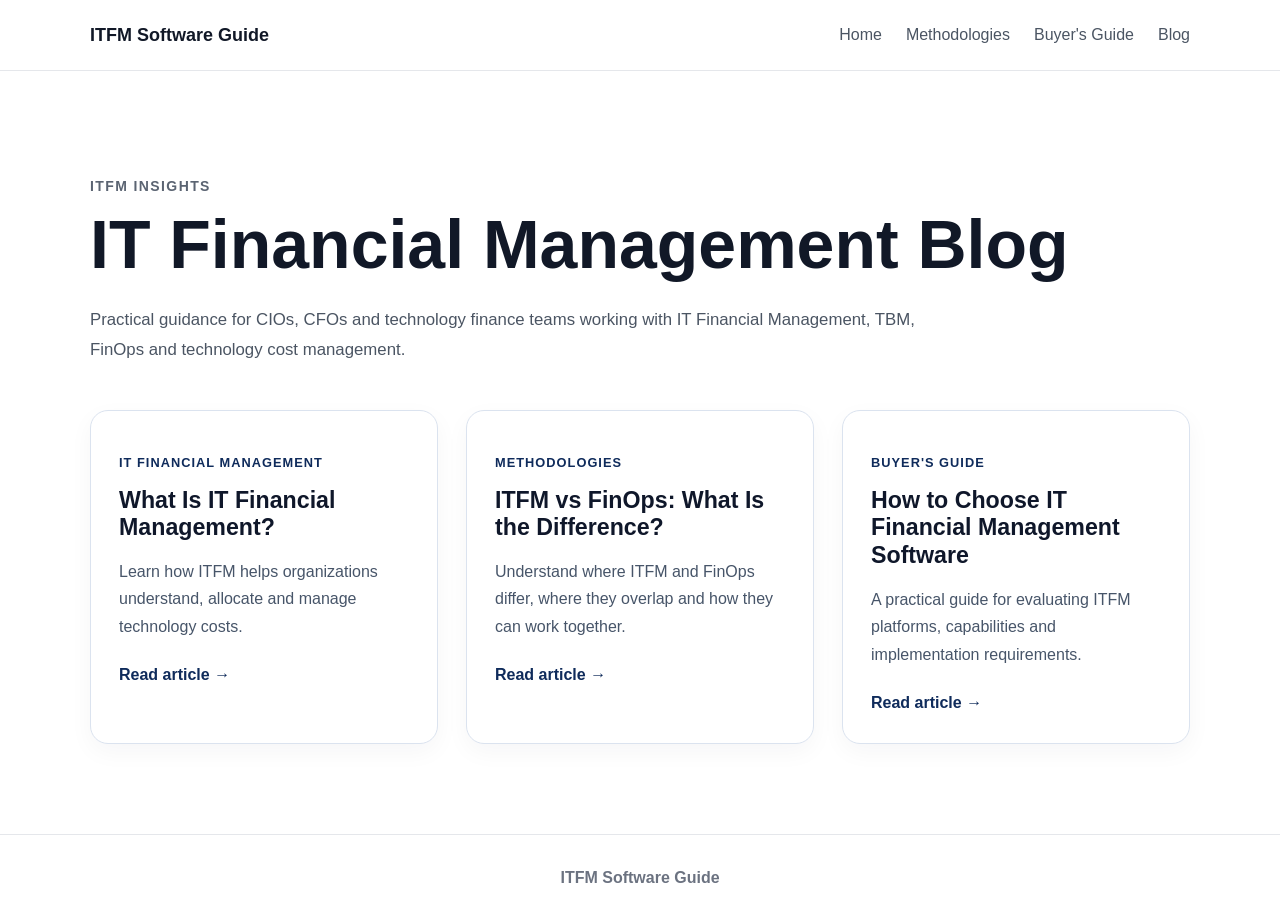
==== blog/index.html @ 58d42b95 "Add ITFM blog index and article styles" ====
<!DOCTYPE html>
<html lang="en">

<head>
  <meta charset="UTF-8">
  <meta name="viewport" content="width=device-width, initial-scale=1.0">

  <title>ITFM Blog | IT Financial Management Software Guide</title>

  <meta
    name="description"
    content="Guides, methodologies and software research for CIOs, CFOs and IT finance teams working with IT Financial Management."
  >

  <link rel="canonical" href="https://itfinancialmanagementsoftware.com/blog/">

  <link rel="stylesheet" href="/style.css">
</head>

<body>

<header class="site-header">
  <div class="container">

    <a class="logo" href="/">
      ITFM Software Guide
    </a>

    <nav>
      <a href="/">Home</a>
      <a href="/#methodologies">Methodologies</a>
      <a href="/#buyers-guide">Buyer's Guide</a>
      <a href="/blog/">Blog</a>
    </nav>

  </div>
</header>


<main>

<section class="section blog-index">

  <div class="container">

    <p class="eyebrow">ITFM INSIGHTS</p>

    <h1>IT Financial Management Blog</h1>

    <p class="section-intro">
      Practical guidance for CIOs, CFOs and technology finance teams
      working with IT Financial Management, TBM, FinOps and technology cost management.
    </p>

    <div class="blog-grid">

      <article class="blog-card">
        <p class="blog-category">IT Financial Management</p>

        <h2>
          <a href="/blog/what-is-it-financial-management/">
            What Is IT Financial Management?
          </a>
        </h2>

        <p>
          Learn how ITFM helps organizations understand, allocate and manage technology costs.
        </p>

        <a class="text-link" href="/blog/what-is-it-financial-management/">
          Read article →
        </a>
      </article>


      <article class="blog-card">
        <p class="blog-category">Methodologies</p>

        <h2>
          <a href="/blog/itfm-vs-finops/">
            ITFM vs FinOps: What Is the Difference?
          </a>
        </h2>

        <p>
          Understand where ITFM and FinOps differ, where they overlap and how they can work together.
        </p>

        <a class="text-link" href="/blog/itfm-vs-finops/">
          Read article →
        </a>
      </article>


      <article class="blog-card">
        <p class="blog-category">Buyer's Guide</p>

        <h2>
          <a href="/blog/how-to-choose-itfm-software/">
            How to Choose IT Financial Management Software
          </a>
        </h2>

        <p>
          A practical guide for evaluating ITFM platforms, capabilities and implementation requirements.
        </p>

        <a class="text-link" href="/blog/how-to-choose-itfm-software/">
          Read article →
        </a>
      </article>

    </div>

  </div>

</section>

</main>


<footer class="site-footer">
  <div class="container">
    <strong>ITFM Software Guide</strong>
  </div>
</footer>

</body>
</html>
---- style.css ----
* {
  box-sizing: border-box;
}

html {
  scroll-behavior: smooth;
}

body {
  margin: 0;
  font-family: Arial, Helvetica, sans-serif;
  line-height: 1.6;
  color: #1f2937;
  background: #ffffff;
}

.container {
  width: min(1100px, 90%);
  margin: 0 auto;
}

.narrow {
  max-width: 760px;
}

.site-header {
  border-bottom: 1px solid #e5e7eb;
  background: #ffffff;
}

.site-header .container {
  min-height: 70px;
  display: flex;
  align-items: center;
  justify-content: space-between;
  gap: 30px;
}

.logo {
  color: #111827;
  font-size: 18px;
  font-weight: bold;
  text-decoration: none;
}

nav {
  display: flex;
  gap: 24px;
}

nav a {
  color: #4b5563;
  text-decoration: none;
}

nav a:hover {
  color: #111827;
}

.hero {
  padding: 120px 0;

  background-image:
    linear-gradient(
      rgba(0, 0, 0, 0.60),
      rgba(0, 0, 0, 0.60)
    ),
    url("images/hero.jpg");

  background-size: cover;
  background-position: center;
  background-repeat: no-repeat;

  text-align: center;
}

.hero .container {
  max-width: 850px;
}

.eyebrow {
  margin-bottom: 12px;
  font-size: 14px;
  font-weight: bold;
  letter-spacing: 1.4px;
  text-transform: uppercase;
  color: #5b6472;
}

h1 {
  margin: 0 0 24px;
  font-size: clamp(42px, 6vw, 68px);
  line-height: 1.05;
  color: #111827;
}

h2 {
  margin-top: 0;
  font-size: 34px;
  line-height: 1.2;
  color: #111827;
}

h3 {
  margin-top: 0;
  color: #111827;
}

.hero h1 {
  color: white;
}

.hero .hero-text {
  color: #e5e7eb;
}

.hero .eyebrow {
  color: #e5e7eb;
}

.button {
  display: inline-block;
  padding: 13px 22px;
  border: none;
  border-radius: 6px;
  background: #111827;
  color: white;
  font-size: 16px;
  text-decoration: none;
  cursor: pointer;
}

.button:hover {
  opacity: 0.88;
}

.section {
  padding: 80px 0;
}

.alt-section {
  background: #f7f9fc;
}

.cards {
  display: grid;
  grid-template-columns: repeat(3, 1fr);
  gap: 22px;
  margin-top: 35px;
}

.card {
  padding: 28px;
  border: 1px solid #e5e7eb;
  border-radius: 10px;
  background: white;
}

.card p {
  margin-bottom: 0;
}

.example-section {
  background: #111827;
  color: #e5e7eb;
}

.example-section h2,
.example-section .eyebrow {
  color: white;
}

.flow {
  margin: 30px 0;
  padding: 24px;
  display: flex;
  flex-wrap: wrap;
  gap: 14px;
  justify-content: center;
  border: 1px solid #d1d5db;
  border-radius: 8px;
  font-weight: bold;
}

.secondary-button {
  background: #374151;
}

.explanation {
  margin-top: 24px;
  padding: 20px;
  border-left: 4px solid #111827;
  background: #f3f4f6;
}

.hidden {
  display: none;
}

footer {
  padding: 30px 0;
  border-top: 1px solid #e5e7eb;
  color: #6b7280;
  text-align: center;
}

@media (max-width: 800px) {
  .site-header .container {
    flex-direction: column;
    justify-content: center;
    padding: 18px 0;
  }

  nav {
    flex-wrap: wrap;
    justify-content: center;
  }

  .cards {
    grid-template-columns: 1fr;
  }

  .hero {
    padding: 70px 0;
  }
}

/* =========================
   SECTION BACKGROUNDS
========================= */

.section {
  padding: 90px 0;
  background: #ffffff;
}

.alt-section {
  background: #f5f7fb;
}

.tools-section {
  background: #eef3f9;
}

/* Optional: make the final FAQ section feel clean */
#faq {
  background: #ffffff;
}

/* =========================
   INTRO TEXT
========================= */

.section-intro {
  max-width: 850px;
  margin: 0 0 40px 0;
  color: #4b5563;
  font-size: 1.05rem;
  line-height: 1.8;
}

/* =========================
   TOOLS SECTION
========================= */

.tool-list {
  display: grid;
  grid-template-columns: 1fr;
  gap: 24px;
  margin-top: 40px;
}

.tool-card {
  display: flex;
  gap: 24px;
  align-items: flex-start;
  background: #ffffff;
  border: 1px solid #dbe3ef;
  border-radius: 18px;
  padding: 28px;
  box-shadow: 0 8px 24px rgba(15, 23, 42, 0.04);
}

.featured-tool {
  border: 2px solid #0f2b5b;
  background: linear-gradient(180deg, #ffffff 0%, #f8fbff 100%);
  box-shadow: 0 12px 30px rgba(15, 43, 91, 0.08);
}

.tool-number {
  width: 58px;
  height: 58px;
  min-width: 58px;
  border-radius: 50%;
  background: #0f2b5b;
  color: #ffffff;
  display: flex;
  align-items: center;
  justify-content: center;
  font-size: 0.95rem;
  font-weight: 700;
  letter-spacing: 0.08em;
}

.tool-content h3 {
  margin: 0 0 14px 0;
  font-size: 1.7rem;
  line-height: 1.2;
  color: #0f172a;
}

.tool-content p {
  margin: 0 0 16px 0;
  color: #334155;
  line-height: 1.8;
}

.tool-label {
  display: inline-block;
  margin: 0 0 10px 0;
  font-size: 0.8rem;
  font-weight: 700;
  letter-spacing: 0.08em;
  text-transform: uppercase;
  color: #0f2b5b;
  background: #e8f0ff;
  padding: 6px 10px;
  border-radius: 999px;
}

.text-link {
  display: inline-block;
  margin-top: 6px;
  font-weight: 600;
  color: #0f2b5b;
  text-decoration: none;
}

.text-link:hover {
  text-decoration: underline;
}

.editorial-note {
  margin-top: 28px;
  padding: 18px 20px;
  border-left: 4px solid #0f2b5b;
  background: rgba(255, 255, 255, 0.8);
  color: #475569;
  font-size: 0.98rem;
  line-height: 1.7;
  border-radius: 10px;
}

/* =========================
   COMPARISON TABLE
========================= */

.comparison-table {
  margin-top: 35px;
  border: 1px solid #dbe3ef;
  border-radius: 18px;
  overflow: hidden;
  background: #ffffff;
}

.comparison-row {
  display: grid;
  grid-template-columns: 1fr 1.4fr 1.4fr;
  gap: 20px;
  padding: 18px 22px;
  border-bottom: 1px solid #e5eaf2;
}

.comparison-row:last-child {
  border-bottom: none;
}

.comparison-header {
  background: #0f2b5b;
  color: #ffffff;
  font-weight: 700;
}

/* =========================
   IMPLEMENTATION STEPS
========================= */

.steps {
  display: grid;
  grid-template-columns: repeat(2, 1fr);
  gap: 22px;
  margin-top: 40px;
}

.step {
  background: #ffffff;
  border: 1px solid #dbe3ef;
  border-radius: 18px;
  padding: 24px;
  box-shadow: 0 8px 24px rgba(15, 23, 42, 0.04);
}

.step span {
  display: inline-flex;
  align-items: center;
  justify-content: center;
  width: 44px;
  height: 44px;
  margin-bottom: 16px;
  border-radius: 50%;
  background: #0f2b5b;
  color: #ffffff;
  font-size: 0.85rem;
  font-weight: 700;
  letter-spacing: 0.08em;
}

.step h3 {
  margin: 0 0 12px 0;
  color: #0f172a;
}

.step p {
  margin: 0;
  color: #475569;
  line-height: 1.7;
}

/* =========================
   FAQ
========================= */

.faq-item {
  margin-top: 18px;
  padding: 24px;
  background: #ffffff;
  border: 1px solid #dbe3ef;
  border-radius: 16px;
  box-shadow: 0 6px 18px rgba(15, 23, 42, 0.03);
}

.faq-item h3 {
  margin: 0 0 10px 0;
  color: #0f172a;
  font-size: 1.15rem;
}

.faq-item p {
  margin: 0;
  color: #475569;
  line-height: 1.8;
}

@media (max-width: 900px) {
  .comparison-row {
    grid-template-columns: 1fr;
  }

  .steps {
    grid-template-columns: 1fr;
  }
}

@media (max-width: 768px) {
  .tool-card {
    flex-direction: column;
  }

  .tool-number {
    width: 52px;
    height: 52px;
    min-width: 52px;
  }

  .tool-content h3 {
    font-size: 1.4rem;
  }
}

/* BLOG INDEX */

.blog-index {
  min-height: 70vh;
}

.blog-grid {
  display: grid;
  grid-template-columns: repeat(3, 1fr);
  gap: 28px;
  margin-top: 45px;
}

.blog-card {
  background: #ffffff;
  border: 1px solid #dbe3ef;
  border-radius: 18px;
  padding: 28px;
  box-shadow: 0 8px 24px rgba(15, 23, 42, 0.04);
}

.blog-card h2 {
  font-size: 1.45rem;
  margin: 10px 0 16px;
}

.blog-card h2 a {
  color: #0f172a;
  text-decoration: none;
}

.blog-card h2 a:hover {
  color: #0f2b5b;
}

.blog-card p {
  color: #475569;
  line-height: 1.7;
}

.blog-category {
  color: #0f2b5b !important;
  font-size: 0.8rem;
  font-weight: 700;
  letter-spacing: 0.08em;
  text-transform: uppercase;
}


/* BLOG ARTICLE */

.blog-article {
  padding: 90px 0;
}

.article-meta {
  display: flex;
  gap: 20px;
  margin-bottom: 25px;
  color: #64748b;
  font-size: 0.9rem;
}

.blog-article h1 {
  font-size: clamp(2.5rem, 5vw, 4rem);
  line-height: 1.1;
  margin-bottom: 30px;
}

.blog-article h2 {
  margin-top: 50px;
  font-size: 2rem;
}

.blog-article h3 {
  margin-top: 35px;
  font-size: 1.4rem;
}

.blog-article p,
.blog-article li {
  font-size: 1.08rem;
  line-height: 1.85;
  color: #334155;
}

.blog-article ul,
.blog-article ol {
  margin: 25px 0;
  padding-left: 30px;
}

@media (max-width: 900px) {
  .blog-grid {
    grid-template-columns: 1fr;
  }
}
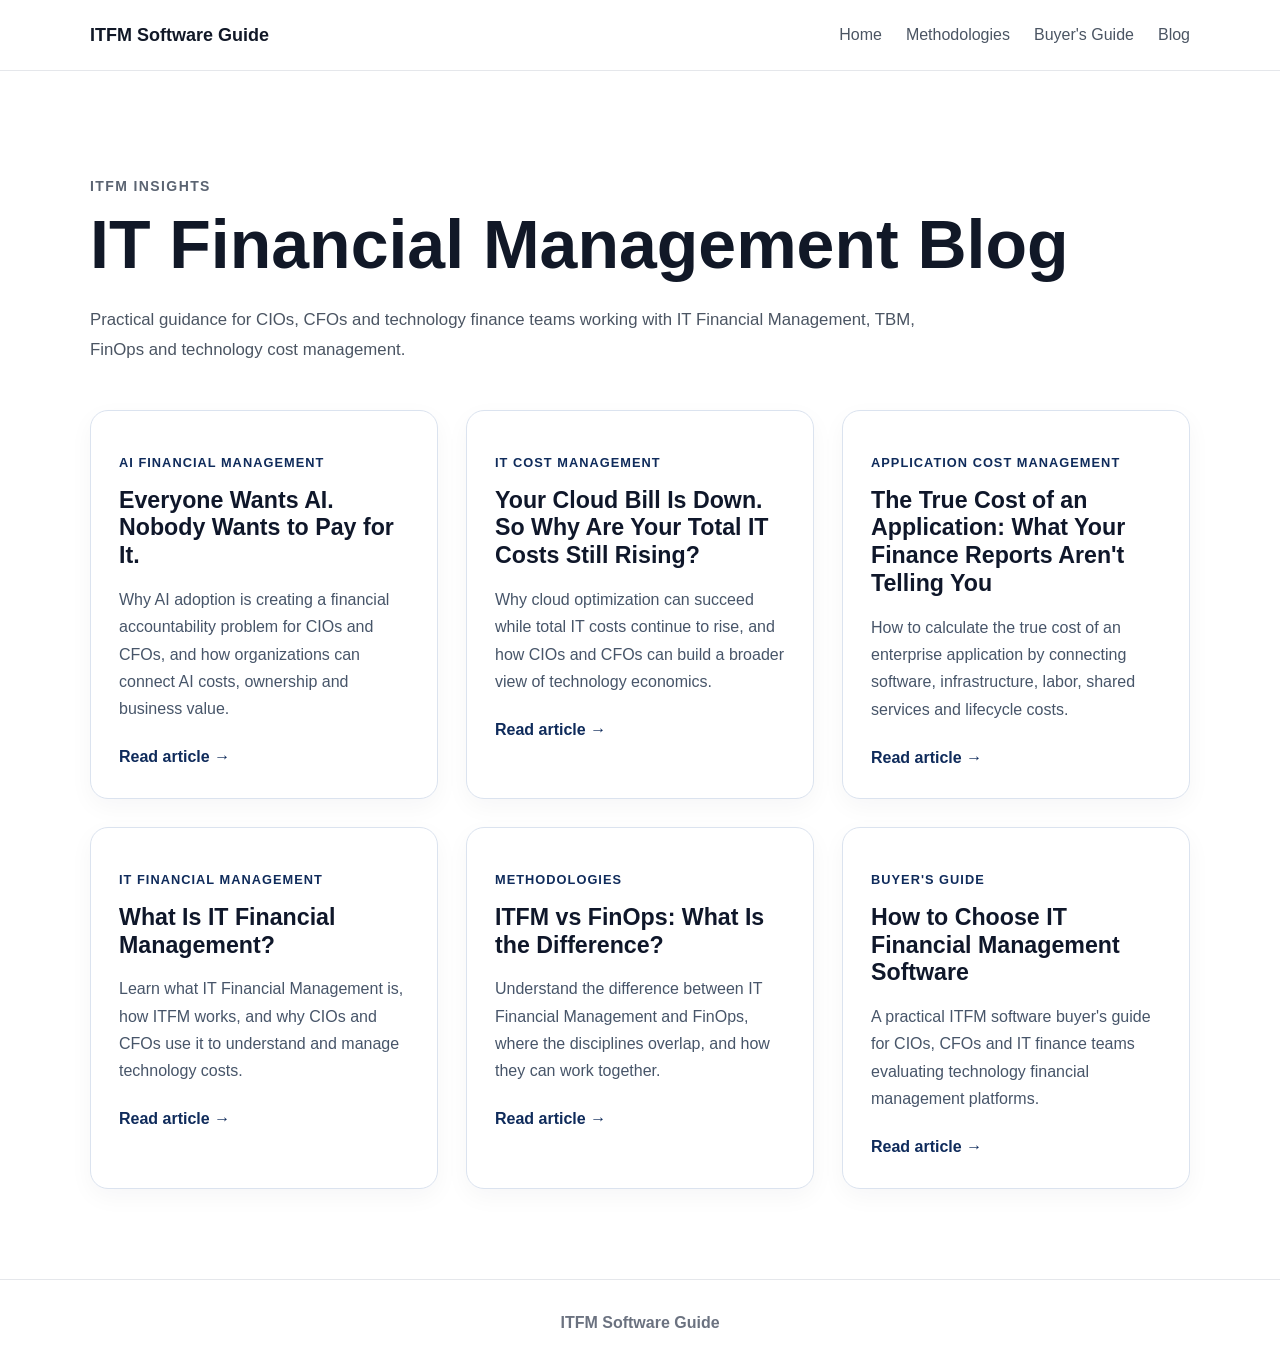
==== commit 1355b48f: "Automate blog index generation" ====
--- a/blog/index.html
+++ b/blog/index.html
@@ -12,7 +12,10 @@
     content="Guides, methodologies and software research for CIOs, CFOs and IT finance teams working with IT Financial Management."
   >
 
-  <link rel="canonical" href="https://itfinancialmanagementsoftware.com/blog/">
+  <link
+    rel="canonical"
+    href="https://itfinancialmanagementsoftware.com/blog/"
+  >
 
   <link rel="stylesheet" href="/style.css">
 </head>
@@ -43,72 +46,132 @@
 
   <div class="container">
 
-    <p class="eyebrow">ITFM INSIGHTS</p>
+    <p class="eyebrow">ITFM Insights</p>
 
     <h1>IT Financial Management Blog</h1>
 
     <p class="section-intro">
       Practical guidance for CIOs, CFOs and technology finance teams
-      working with IT Financial Management, TBM, FinOps and technology cost management.
+      working with IT Financial Management, TBM, FinOps and technology
+      cost management.
     </p>
 
     <div class="blog-grid">
 
-      <article class="blog-card">
-        <p class="blog-category">IT Financial Management</p>
+      
+        <article class="blog-card">
+          <p class="blog-category">AI Financial Management</p>
 
-        <h2>
-          <a href="/blog/what-is-it-financial-management/">
-            What Is IT Financial Management?
+          <h2>
+            <a href="/blog/ai-spending-financial-accountability/">
+              Everyone Wants AI. Nobody Wants to Pay for It.
+            </a>
+          </h2>
+
+          <p>
+            Why AI adoption is creating a financial accountability problem for CIOs and CFOs, and how organizations can connect AI costs, ownership and business value.
+          </p>
+
+          <a class="text-link" href="/blog/ai-spending-financial-accountability/">
+            Read article →
           </a>
-        </h2>
+        </article>
+        
 
-        <p>
-          Learn how ITFM helps organizations understand, allocate and manage technology costs.
-        </p>
+        <article class="blog-card">
+          <p class="blog-category">IT Cost Management</p>
 
-        <a class="text-link" href="/blog/what-is-it-financial-management/">
-          Read article →
-        </a>
-      </article>
+          <h2>
+            <a href="/blog/cloud-bill-down-total-it-costs-rising/">
+              Your Cloud Bill Is Down. So Why Are Your Total IT Costs Still Rising?
+            </a>
+          </h2>
 
+          <p>
+            Why cloud optimization can succeed while total IT costs continue to rise, and how CIOs and CFOs can build a broader view of technology economics.
+          </p>
 
-      <article class="blog-card">
-        <p class="blog-category">Methodologies</p>
+          <a class="text-link" href="/blog/cloud-bill-down-total-it-costs-rising/">
+            Read article →
+          </a>
+        </article>
+        
 
-        <h2>
-          <a href="/blog/itfm-vs-finops/">
-            ITFM vs FinOps: What Is the Difference?
+        <article class="blog-card">
+          <p class="blog-category">Application Cost Management</p>
+
+          <h2>
+            <a href="/blog/true-cost-of-an-application/">
+              The True Cost of an Application: What Your Finance Reports Aren't Telling You
+            </a>
+          </h2>
+
+          <p>
+            How to calculate the true cost of an enterprise application by connecting software, infrastructure, labor, shared services and lifecycle costs.
+          </p>
+
+          <a class="text-link" href="/blog/true-cost-of-an-application/">
+            Read article →
           </a>
-        </h2>
+        </article>
+        
 
-        <p>
-          Understand where ITFM and FinOps differ, where they overlap and how they can work together.
-        </p>
+        <article class="blog-card">
+          <p class="blog-category">IT Financial Management</p>
 
-        <a class="text-link" href="/blog/itfm-vs-finops/">
-          Read article →
-        </a>
-      </article>
+          <h2>
+            <a href="/blog/what-is-it-financial-management/">
+              What Is IT Financial Management?
+            </a>
+          </h2>
 
+          <p>
+            Learn what IT Financial Management is, how ITFM works, and why CIOs and CFOs use it to understand and manage technology costs.
+          </p>
 
-      <article class="blog-card">
-        <p class="blog-category">Buyer's Guide</p>
+          <a class="text-link" href="/blog/what-is-it-financial-management/">
+            Read article →
+          </a>
+        </article>
+        
 
-        <h2>
-          <a href="/blog/how-to-choose-itfm-software/">
-            How to Choose IT Financial Management Software
+        <article class="blog-card">
+          <p class="blog-category">Methodologies</p>
+
+          <h2>
+            <a href="/blog/itfm-vs-finops/">
+              ITFM vs FinOps: What Is the Difference?
+            </a>
+          </h2>
+
+          <p>
+            Understand the difference between IT Financial Management and FinOps, where the disciplines overlap, and how they can work together.
+          </p>
+
+          <a class="text-link" href="/blog/itfm-vs-finops/">
+            Read article →
           </a>
-        </h2>
+        </article>
+        
 
-        <p>
-          A practical guide for evaluating ITFM platforms, capabilities and implementation requirements.
-        </p>
+        <article class="blog-card">
+          <p class="blog-category">Buyer's Guide</p>
 
-        <a class="text-link" href="/blog/how-to-choose-itfm-software/">
-          Read article →
-        </a>
-      </article>
+          <h2>
+            <a href="/blog/how-to-choose-itfm-software/">
+              How to Choose IT Financial Management Software
+            </a>
+          </h2>
+
+          <p>
+            A practical ITFM software buyer's guide for CIOs, CFOs and IT finance teams evaluating technology financial management platforms.
+          </p>
+
+          <a class="text-link" href="/blog/how-to-choose-itfm-software/">
+            Read article →
+          </a>
+        </article>
+        
 
     </div>
 
@@ -120,9 +183,11 @@
 
 
 <footer class="site-footer">
+
   <div class="container">
     <strong>ITFM Software Guide</strong>
   </div>
+
 </footer>
 
 </body>
--- a/style.css
+++ b/style.css
@@ -573,4 +573,164 @@
   .blog-grid {
     grid-template-columns: 1fr;
   }
+}
+
+/* =========================================
+   HOMEPAGE — LATEST ARTICLES
+========================================= */
+
+.latest-articles-section {
+  background: #ffffff;
+  padding: 100px 0;
+}
+
+.latest-articles-header {
+  display: flex;
+  align-items: flex-end;
+  justify-content: space-between;
+  gap: 50px;
+  margin-bottom: 45px;
+}
+
+.latest-articles-header > div {
+  max-width: 760px;
+}
+
+.latest-articles-header .section-intro {
+  margin-bottom: 0;
+}
+
+.articles-view-all {
+  flex-shrink: 0;
+  color: #0f2b5b;
+  font-weight: 700;
+  text-decoration: none;
+  padding-bottom: 4px;
+  border-bottom: 2px solid #0f2b5b;
+}
+
+.articles-view-all:hover {
+  opacity: 0.7;
+}
+
+
+/* CARD GRID */
+
+.latest-articles-grid {
+  display: grid;
+  grid-template-columns: repeat(3, 1fr);
+  gap: 24px;
+}
+
+
+/* CARD */
+
+.latest-article-card {
+  position: relative;
+  display: flex;
+  flex-direction: column;
+  min-height: 320px;
+
+  padding: 32px;
+
+  background: #f7f9fc;
+
+  border: 1px solid #dbe3ef;
+  border-radius: 18px;
+
+  transition:
+    transform 0.2s ease,
+    box-shadow 0.2s ease,
+    border-color 0.2s ease;
+}
+
+.latest-article-card:hover {
+  transform: translateY(-5px);
+  border-color: #b7c5da;
+  box-shadow: 0 16px 35px rgba(15, 43, 91, 0.09);
+}
+
+
+/* CATEGORY */
+
+.article-category {
+  margin: 0 0 18px;
+
+  color: #52647d;
+
+  font-size: 0.75rem;
+  font-weight: 700;
+
+  letter-spacing: 0.1em;
+  text-transform: uppercase;
+}
+
+
+/* TITLE */
+
+.latest-article-card h3 {
+  margin: 0 0 18px;
+
+  font-size: 1.45rem;
+  line-height: 1.3;
+}
+
+.latest-article-card h3 a {
+  color: #0b1930;
+  text-decoration: none;
+}
+
+.latest-article-card h3 a:hover {
+  color: #0f3975;
+}
+
+
+/* DESCRIPTION */
+
+.article-description {
+  margin: 0 0 30px;
+
+  color: #475569;
+
+  font-size: 1rem;
+  line-height: 1.7;
+}
+
+
+/* LINK */
+
+.article-link {
+  margin-top: auto;
+
+  color: #0f2b5b;
+
+  font-size: 0.95rem;
+  font-weight: 700;
+
+  text-decoration: none;
+}
+
+.article-link:hover {
+  text-decoration: underline;
+}
+
+
+/* MOBILE */
+
+@media (max-width: 900px) {
+
+  .latest-articles-header {
+    align-items: flex-start;
+    flex-direction: column;
+    gap: 20px;
+  }
+
+  .latest-articles-grid {
+    grid-template-columns: 1fr;
+  }
+
+  .latest-article-card {
+    min-height: auto;
+  }
+
 }
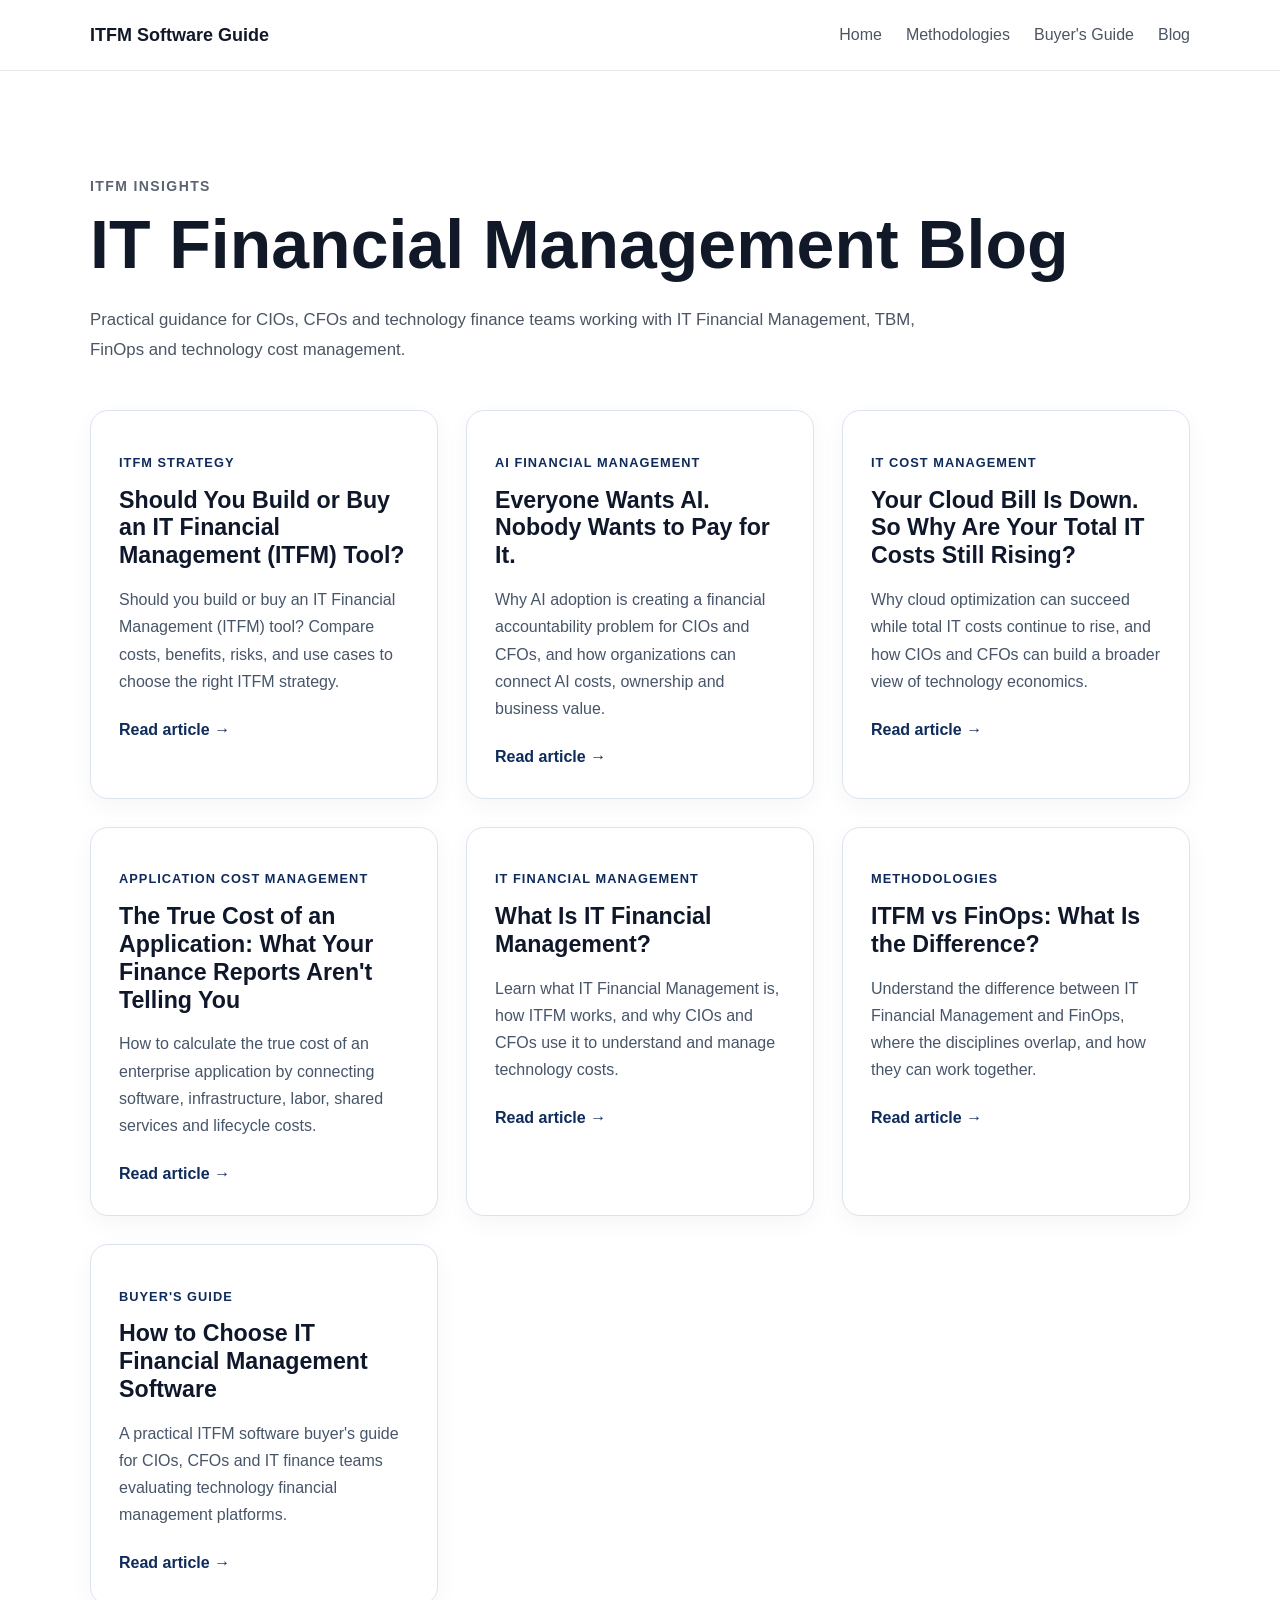
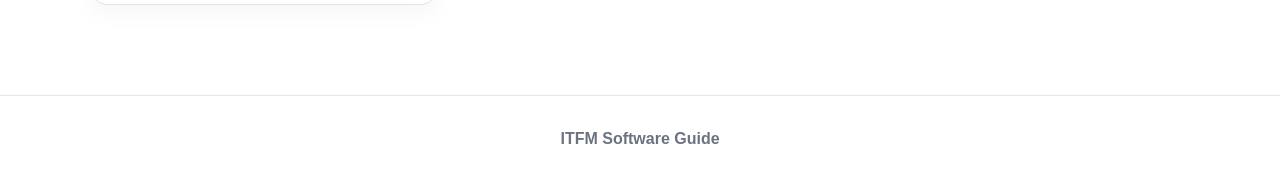
==== commit ee2b479d: "Publish build vs buy ITFM guide" ====
--- a/blog/index.html
+++ b/blog/index.html
@@ -60,6 +60,25 @@
 
       
         <article class="blog-card">
+          <p class="blog-category">ITFM Strategy</p>
+
+          <h2>
+            <a href="/blog/build-vs-buy-it-financial-management-tool/">
+              Should You Build or Buy an IT Financial Management (ITFM) Tool?
+            </a>
+          </h2>
+
+          <p>
+            Should you build or buy an IT Financial Management (ITFM) tool? Compare costs, benefits, risks, and use cases to choose the right ITFM strategy.
+          </p>
+
+          <a class="text-link" href="/blog/build-vs-buy-it-financial-management-tool/">
+            Read article →
+          </a>
+        </article>
+        
+
+        <article class="blog-card">
           <p class="blog-category">AI Financial Management</p>
 
           <h2>
